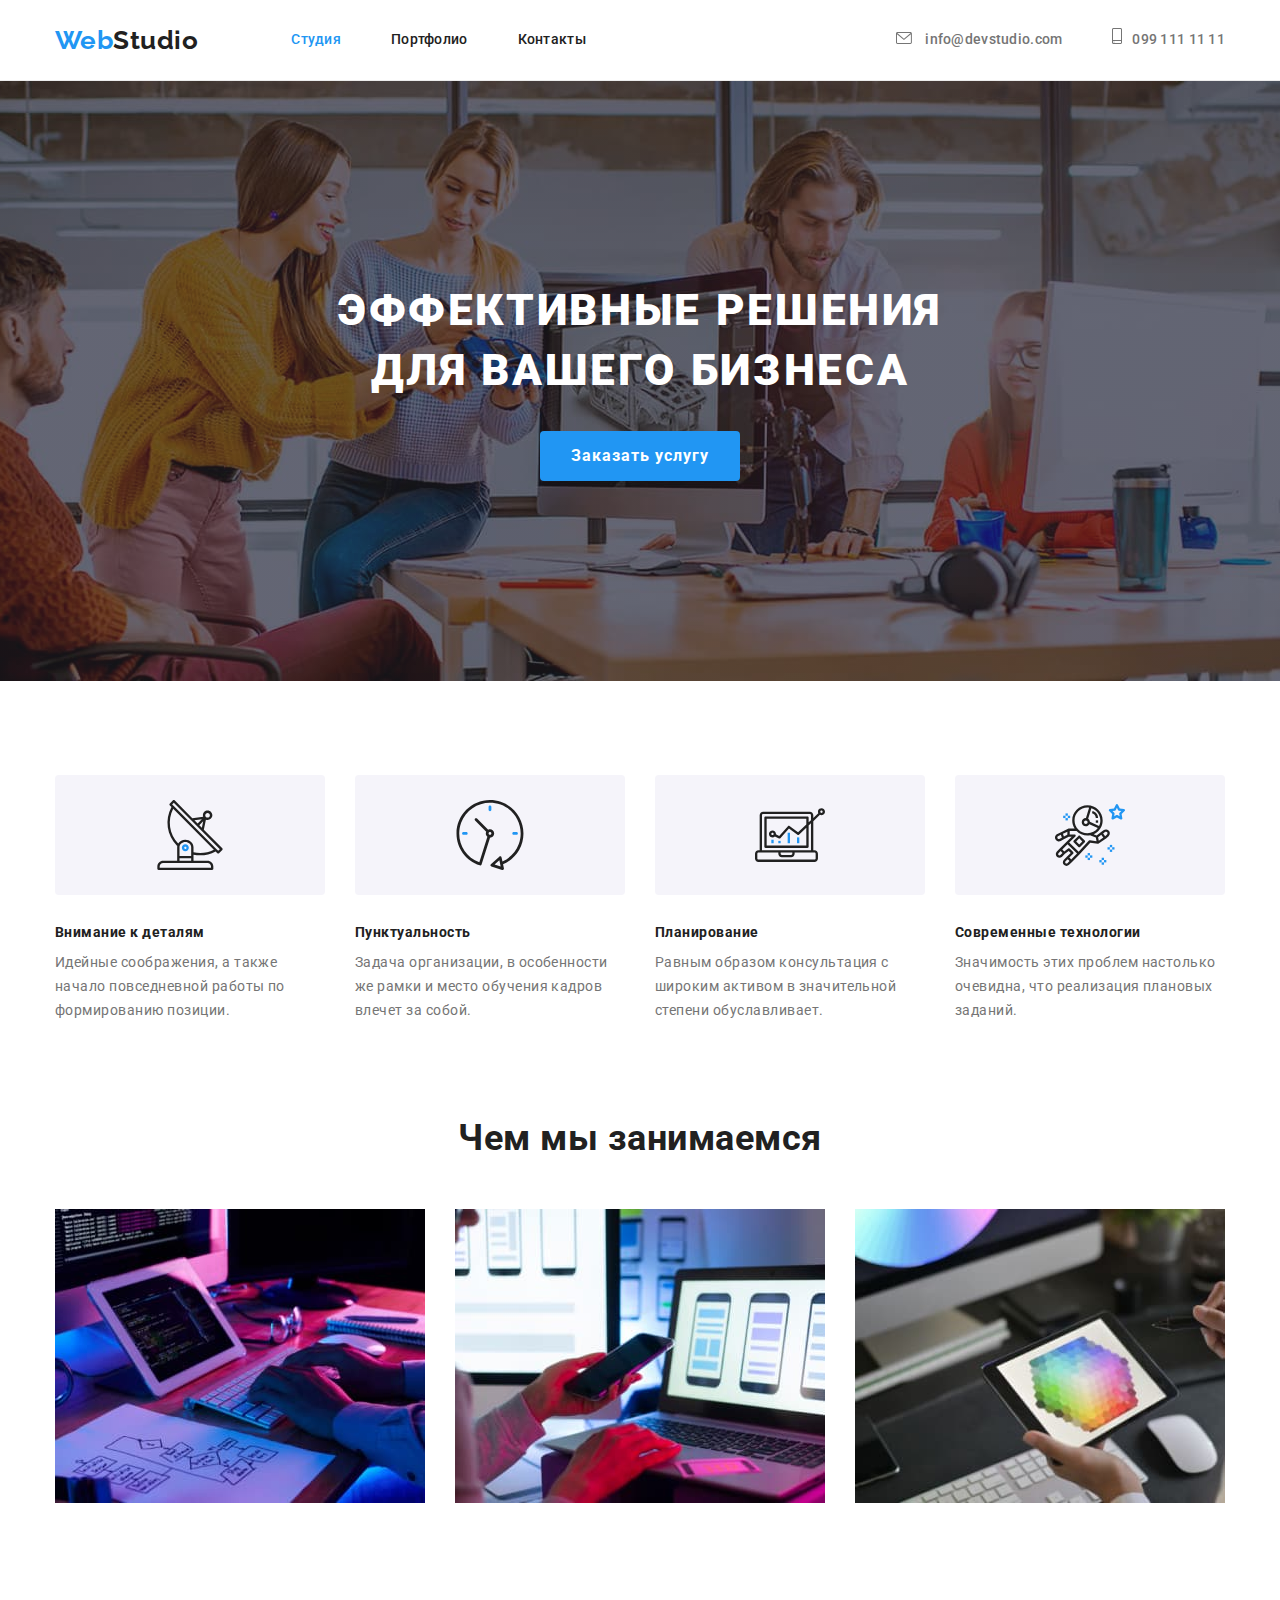
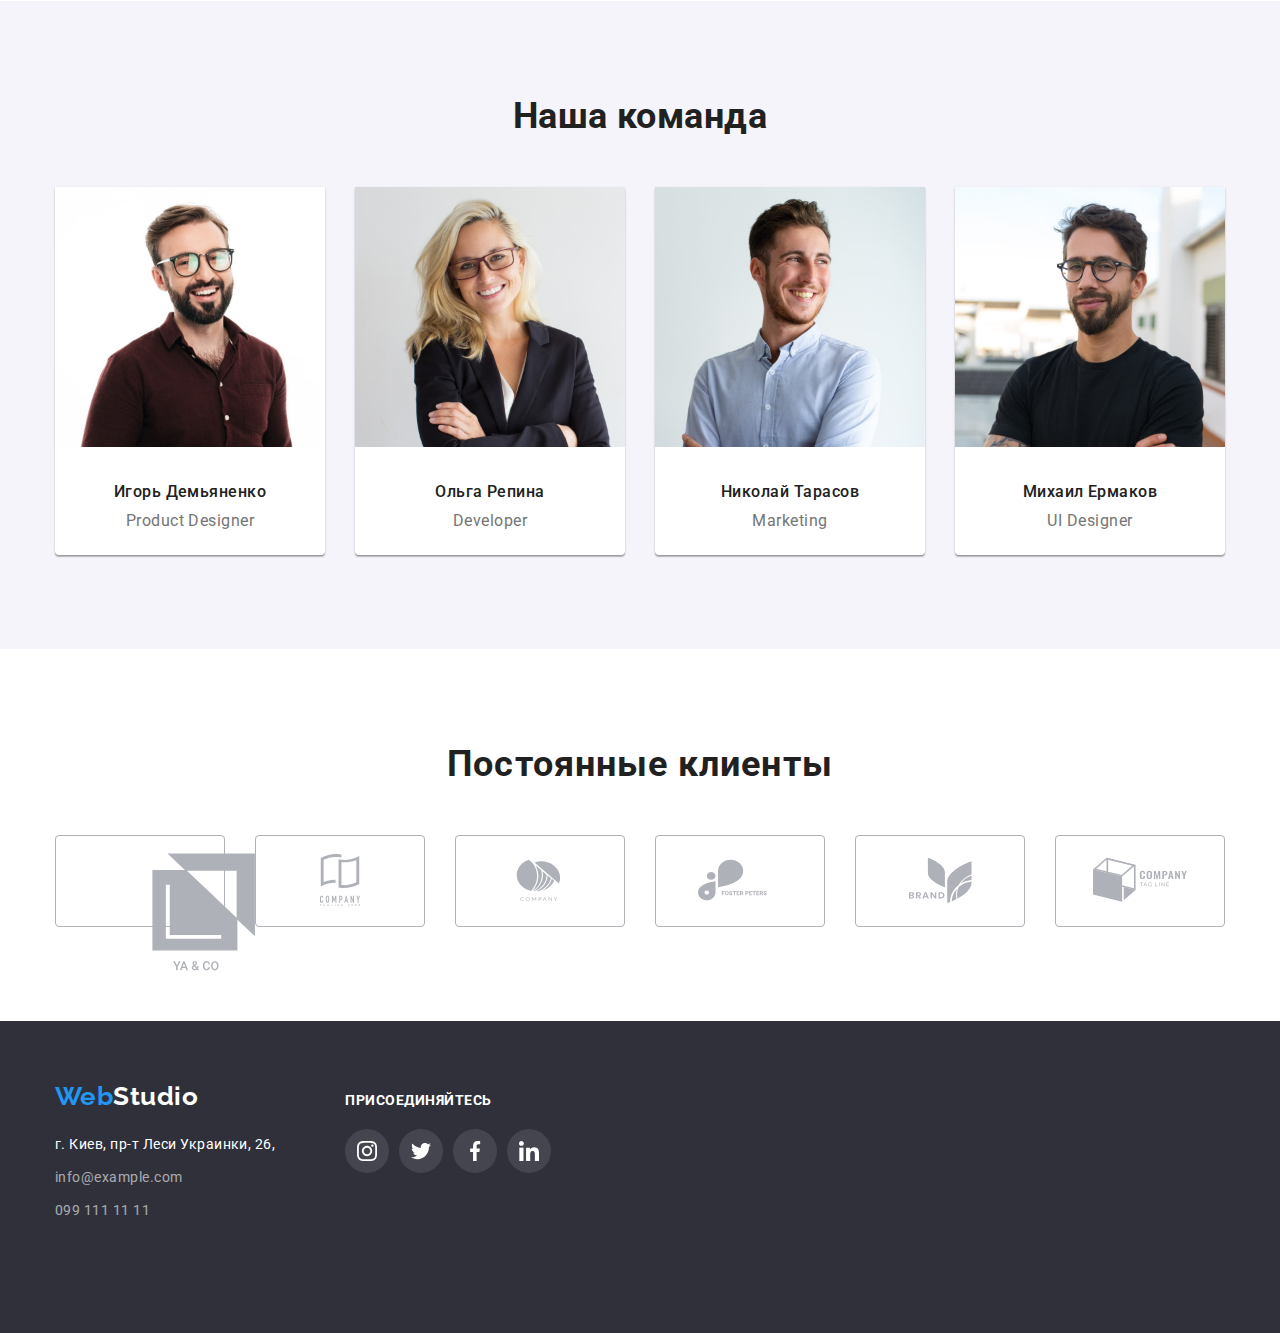
==== index.html @ f59108b1 "hw04" ====
<!DOCTYPE html>
<html lang="ru">
  <head class="haeder">
    <meta charset="UTF-8" />
    <meta name="viewport" content="width=device-width, initial-scale=1.0" />
    <title>WebStudio</title>
    <link rel="preconnect" href="https://fonts.googleapis.com" />
    <link rel="preconnect" href="https://fonts.gstatic.com" crossorigin />
    <link
      href="https://fonts.googleapis.com/css2?family=Raleway:wght@700&family=Roboto:wght@400;500;700;900&display=swap"
      rel="stylesheet"
    />
    <link
      rel="stylesheet"
      href="https://cdnjs.cloudflare.com/ajax/libs/modern-normalize/1.1.0/modern-normalize.min.css"
    />
    <link rel="stylesheet" href="./css/styles.css" />
  </head>
  <body>
    <header class="top">
      <div class="container">
        <nav class="proto">
          <a class="logo" href="./index.html"><span class="web-logo">Web</span>Studio</a>
          <ul class="site-nav">
            <li class="item"><a class="link current" href="./index.html"> Студия</a></li>
            <li class="item"><a class="link" href="./portfolio.html"> Портфолио</a></li>
            <li class="item"><a class="link" href=""> Контакты</a></li>
          </ul>
          <ul class="auth-nav">
            <li class="item">
              <a class="link" href="mailto:info&#64;devstudio.com">
                <svg class="mail" width="16" height="12">
                  <use href="./images/sprite.svg#icon-iconmail"></use>
                </svg>
                info&#64;devstudio.com</a
              >
            </li>
            <li class="item">
              <a class="link" href="tel:0991111111"
                ><svg class="tel" width="10" height="16">
                  <use href="./images/sprite.svg#icon-smartphone"></use>
                </svg>099 111 11 11</a
              >
            </li>
          </ul>
        </nav>
      </div>
    </header>
    <main>
      <div>
        <section class="hero">
          <h1 class="hero-title">
            эффективные решения <br />
            для вашего бизнеса
          </h1>
          <button class="hero-button" type="button">Заказать услугу</button>
        </section>
      </div>
      <section class="section no-padding">
        <div class="container">
          <h2 class="section-title hide">особенности</h2>
          <!--H2 Скрыть при помощи CSS-->
          <ul class="hang-list">
            <li class="item icon-radar">
              <h3 class="title">Внимание к деталям</h3>
              <p class="text">
                Идейные соображения, а также начало повседневной работы по формированию позиции.
              </p>
            </li>
            <li class="item icon-clock">
              <h3 class="title">Пунктуальность</h3>
              <p class="text">
                Задача организации, в особенности же рамки и место обучения кадров влечет за собой.
              </p>
            </li>
            <li class="item icon-diagram">
              <h3 class="title">Планирование</h3>
              <p class="text">
                Равным образом консультация с широким активом в значительной степени обуславливает.
              </p>
            </li>
            <li class="item icon-austronaut">
              <h3 class="title">Современные технологии</h3>
              <p class="text">
                Значимость этих проблем настолько очевидна, что реализация плановых заданий.
              </p>
            </li>
          </ul>
        </div>
      </section>
      <section class="section">
        <div class="container">
          <h2 class="section-title">Чем мы занимаемся</h2>
          <ul class="wwd-list">
            <li class="item">
              <img
                src="./images/example1.jpg"
                alt="работа на компьютере"
                width="370"
                height="294"
              />
            </li>
            <li class="item">
              <img
                src="./images/example2.jpg"
                alt="работа c мобильными устройствами"
                width="370"
                height="294"
              />
            </li>
            <li class="item">
              <img src="./images/example3.jpg" alt="работа с палитрой" width="370" height="294" />
            </li>
          </ul>
        </div>
      </section>
      <section class="section our-team">
        <div class="container">
          <h2 class="section-title">Наша команда</h2>
          <ul class="team-list">
            <li class="person">
              <figure>
                <img
                  class="foto"
                  src="./images/igor.jpg"
                  alt="Игорь Демьяненко"
                  width="270"
                  height="260"
                />
                <figcaption>
                  <h3 class="title">Игорь Демьяненко</h3>
                  <p class="position">Product Designer</p>
                </figcaption>
              </figure>
            </li>

            <li class="person">
              <figure>
                <img
                  class="foto"
                  src="./images/olga.jpg"
                  alt="Ольга Репина"
                  width="270"
                  height="260"
                />
                <figcaption>
                  <h3 class="title">Ольга Репина</h3>
                  <p class="position">Developer</p>
                </figcaption>
              </figure>
            </li>

            <li class="person">
              <figure>
                <img
                  class="foto"
                  src="./images/nikolay.jpg"
                  alt="Николай Тарасов"
                  width="270"
                  height="260"
                />
                <figcaption>
                  <h3 class="title">Николай Тарасов</h3>
                  <p class="position">Marketing</p>
                </figcaption>
              </figure>
            </li>

            <li class="person">
              <figure>
                <img
                  class="foto"
                  src="./images/michail.jpg"
                  alt="Михаил Ермаков"
                  width="270"
                  height="260"
                />
                <figcaption>
                  <h3 class="title">Михаил Ермаков</h3>
                  <p class="position">UI Designer</p>
                </figcaption>
              </figure>
            </li>
          </ul>
        </div>
      </section>
      <section class="section">
        <div class="container">
          <h2 class="top-clients">Постоянные клиенты</h2>
          <ul class="clients">
            <li class="item">
              <a href="">
                <svg>
                  <use href="./images/sprite.svg#icon-yaco"></use>
                </svg>
              </a>
            </li>
            <li class="item company"><a href=""> </a></li>
            <li class="item third"><a href=""> </a></li>
            <li class="item foster"><a href=""> </a></li>
            <li class="item brand"><a href=""> </a></li>
            <li class="item tag"><a href=""> </a></li>
          </ul>
        </div>
      </section>
    </main>
    <footer class="footer">
      <div class="container">
        <div class="logobox">
          <a class="logo" href="./index.html"><span class="web-logo">Web</span>Studio</a>

          <address>
            <ul class="footer-list">
              <li class="item">г. Киев, пр-т Леси Украинки, 26,</li>
              <li class="item">
                <a class="link" href="mailto:info&#64;example.com">info&#64;example.com</a>
              </li>
              <li class="item"><a class="link" href="tel:0991111111">099 111 11 11</a></li>
            </ul>
          </address>
        </div>
        <div class="joinus">
          <p>ПРИСОЕДИНЯЙТЕСЬ</p>
          <ul class="list">
            <li class="soclink instagram"><a href="instagram.com"></a></li>
            <li class="soclink twitter"><a href="twitter.com"></a></li>
            <li class="soclink facebook"><a href="facebook.com"></a></li>
            <li class="soclink linkedin"><a href="linkedIn.com"></a></li>
          </ul>
        </div>
      </div>
    </footer>
  </body>
</html>
---- css/styles.css ----
:root {
    --primary-text-color: #757575;
    --secondary-text-color: #212121;
    --accent-color: #2196F3;
    --primary-white-color: #ffffff;
    --footer-text-color: rgba(255, 255, 255, 0.6);
    --footer-bkg-color: #2F303A;
}

body {
    color: var(--primary-text-color);
    background-color: var(--primary-white-color);
    font-family: roboto, sans-serif;
    letter-spacing: 0.03em;
    text-decoration: none;
}
ul {
    list-style: none;
    padding: 0;
    margin: 0;
}

.section {
    padding-top: 94px;
    padding-bottom: 94px;
}

.section.no-padding {
    padding-bottom: 0;
}

.link {
    text-decoration: inherit;
}

.list {
    padding: 0;
}
/* Header */

.container {
    margin-left: auto;
    margin-right: auto;
    width: 1200px;
    padding: 0 15px;
       
}
.proto {
    display: flex;
    align-items: center;
}

.proto .link {
    display: block;
    padding-top: 32px;
    padding-bottom: 32px;
}

.top {
    border-bottom: 1px solid #ECECEC;
}

.logo{
    color: var(--secondary-text-color);
    font-family: raleway, sans-serif;
    font-weight: 700;
    font-size: 26px;
    line-height: 1.19;
    text-decoration: inherit;
}
.web-logo {
    color: var(--accent-color)
}

.site-nav {
    margin-left: 93px;
}

.site-nav, .auth-nav {
    margin-top: 0;
    margin-bottom: 0;
    padding: 0;
    font-weight: 500;
    font-size: 14px;
    line-height: 1.14;
    letter-spacing: 0.02em;
    display: flex;
    
}
.site-nav .item:not(:last-child),
.auth-nav .item:not(:last-child)  {
    margin-right: 50px;
}
.site-nav .link.current {
    color: var(--accent-color);
}
.site-nav .link {
    color: var(--secondary-text-color);
    font-weight: 500;
    font-size: 14px;
    line-height: 1.14;
    letter-spacing: 0.02em;
    
}
.site-nav .link:hover, 
.site-nav .link:focus {
color: var(--accent-color)
}

.auth-nav {
    margin-left: auto;
    
}

.auth-nav .link {
    color: var(--primary-text-color);
    font-weight: 500;
    font-size: 14px;
    line-height: 1.14;
    letter-spacing: 0.02em;
    
}
.auth-nav .link:hover,
.auth-nav .link:focus 
{
    color: var(--accent-color)
}

.mail {
    margin-right: 10px;
    fill: var(--primary-text-color); 
    margin-top: -2px;
}

.mail:hover,
.mail:active {
    fill: var(--accent-color);
}

.tel {
    margin-right: 10px;
    fill: var(--primary-text-color);
    margin-top: -10px;
}

.tel:hover,
.tel:active {
    fill: var(--accent-color);
}

/*.auth-nav .link::before {
    content: "";
    display: inline-flex;
    height: 12px;
    width: 16px;
    background-image: url("../images/iconmail.svg");
    background-size: contain;
    background-repeat: no-repeat;
    margin-top: 34px;
    margin-bottom: 34px;
    margin-right: 10px;
} */

.hero {
    background: #C4C4C4;
    background-image: linear-gradient( to right, rgba(47, 48, 58, 0.4), rgba(47, 48, 58, 0.4)),
     url(../images/mainfoto.jpg);
    background-size: cover;
    background-position: center;
    max-width: 1600px;
    height: 600px;
    
   color: #FFFFFF;
    text-align: center;
     margin-left: auto;
    margin-right: auto;
}

.hero-title  {
    
    font-weight: 900;
    font-size: 44px;
    line-height: 1.36;
    text-align: center;
    letter-spacing: 0.06em;
    text-transform: uppercase;

    margin-bottom: 30px;
    margin-top: 0;
padding-top: 200px;
}

.hero-button  {
    width: 200px;
    height: 50px;
font-weight: 700;
font-size: 16px;
line-height: 1.88;
text-align: center;
letter-spacing: 0.06em;
color: var(--primary-white-color);
background-color: var(--accent-color);
margin-bottom: 200px;;

}
.section-title {
    color: var(--secondary-text-color);
    margin: 0;
}


.hang-list{
    display: flex;
    flex-wrap: wrap;
    margin: 0;
}
.hang-list .item {
    width: 270px;
}
.hang-list .item:not(:last-child) {
    margin-right: 30px;
}
.hang-list .item::before {
    display: block;
    content: "";
    height: 120px;
    margin-bottom: 30px;
    background-repeat: no-repeat;
    background-position: center;
    background-color: #F5F4FA;
    border-radius: 4px;
}

.icon-radar::before {
    background-image: url(../images/icon-radar.svg);
   
}

.icon-clock::before {
    background-image: url(../images/icon-clock.svg);
}

.icon-diagram::before {
    background-image: url(../images/icon-diagram.svg);
}

.icon-austronaut::before {
    background-image: url(../images/icon-astronaut.svg);
}

.hang-list .title {
    color: var(--secondary-text-color);
    font-weight: 700;
    font-size: 14px;
    line-height: 1.14;
    margin: 0;
   
    padding-bottom: 10px;
}

.hang-list .text {
    font-size: 14px;
    line-height: 1.71;
    margin: 0;
    
}

.wwd-list .item:not(:last-child) {
    margin-right: 30px;}

.wwd-list {
    display: flex;
    flex-wrap: wrap;
   /* padding-bottom: 94px; */
    margin: 0;
    
}




.section-title {
    font-weight: 700;
    font-size: 36px;
    line-height: 1.17;
    text-align: center;
    padding-bottom: 50px;
    /* padding-top: 94px; */
    margin: 0;
}

.our-team {
    background-color: #F5F4FA;
}
.team-list {
    display: flex;
   /* padding-bottom: 94px; */
}
.team-list .title {
    color: var(--secondary-text-color);
    font-weight: 500;
    font-size: 16px;
    line-height: 1.19;
    padding-bottom: 10px;
    margin: 0;
}

.team-list .position {
    font-size: 16px;
    line-height: 1.19;
    padding-bottom: 30px;
    margin: 0;
}

.team-list .foto {
    margin-bottom: 30px;
    border-radius: 0px;
}

.person  {
    width: 270px;
    height: 368px;
    background: #FFFFFF;    
    box-shadow: 0px 1px 3px rgba(0, 0, 0, 0.12),
    0px 1px 1px rgba(0, 0, 0, 0.14),
    0px 2px 1px rgba(0, 0, 0, 0.2);
    border-radius: 0px 0px 4px 4px;
    text-align: center;
}

    
.team-list .person  {
    margin: 0;
}
.team-list .person:not(:last-child) {
    margin-right: 30px;
}
.top-clients {
    padding-bottom: 50px;
    margin: 0;
    font-weight: 700;
    font-size: 36px;
    line-height: 1.17;
text-align: center;
letter-spacing: 0.03em;
color: var(--secondary-text-color);
}

.clients {
    display: flex;
    flex-wrap: wrap;
    margin: 0;

}

.clients .item {
    display: inline-block;
    width: 170px;
    height: 92px;
    border: 1px solid #AFB1B8;
    box-sizing: border-box;
    border-radius: 4px;
    background-repeat: no-repeat;
    background-position: center;
}

.clients .item:not(:last-child) {
    margin-right: 30px;
}

.yaco {
    background-image: url(../images/icon-yaco.svg);
} 

.company {
    background-image: url(../images/icon-company.svg);
}
.third {
    background-image: url(../images/icon-third.svg);
}

.foster {
    background-image: url(../images/icon-foster.svg);
}
.brand {
    background-image: url(../images/icon-brand.svg);
}

.tag {
    background-image: url(../images/icon-tag.svg);
} 

.footer {
    color: var(--primary-white-color);
    background-color: var(--footer-bkg-color);
    font-size: 14px;
    line-height: 1.71;
    display: block;
}
.footer-list {
    
    margin: 0;
    margin-top: 20px;
    display: block;
}

.logobox {
   padding-top: 60px;
    margin-right: 70px;
     
}



.footer .link {
    color: var(--footer-text-color)
}
.footer .logo {
    color: var(--primary-white-color);
    
}
.footer .link:hover,
.footer .link:focus {
    color: var(--accent-color)
}

.footer-list .item:not(:last-child) {
    padding-bottom: 9px;
}

.footer .container {
    padding-bottom: 60px;
    display: flex;
}

.joinus {
    margin-top: 72px;
    margin-bottom: 100px;
}

.joinus p {
    margin: 0;
    margin-bottom: 20px;
    font-weight: 700;
    font-size: 14px;
    line-height: 1.14;
}

.joinus .list {
    display: flex;
}

.soclink {
    display: inline-block;
    height: 44px;
    width: 44px;
    background-size: 20px;
    background-repeat: no-repeat;
    background-position: center;
    border-radius: 50%;
    background-color:  rgba(255, 255, 255, 0.1);
}

.soclink:not(:last-child) {
    margin-right: 10px;
}


.instagram {
    background-image: url(../images/instagram.svg);
    
}

.twitter {
    background-image: url(../images/twitter.svg);
}
.facebook {
    background-image: url(../images/facebook.svg);
}
.linkedin {
    background-image: url(../images/linkedin.svg);
}
/*Портфолио*/

.filter {
    color: --secondary-text-color;
    font-weight: 500;
    font-size: 16px;
    line-height: 1.62;
    text-align: center;
}
button {
    font-weight: 500;
    font-size: 16px;
    line-height: 1.62;
    text-align: center;
    letter-spacing: 0.03em;
    color: var(--secondary-text-color);
    cursor: pointer;
    background-color: #F5F4FA;
    padding: 6px 22px;
    border-radius: 4px;
    border: transparent;
    height: 38px;
}
button:hover,
button:focus {
    background: var(--accent-color);
    color: var(--primary-white-color)
}

.sort-list {
display: flex;
flex-wrap: wrap;
/*padding-bottom: 94px; */
}

.sort-list .title {
    font-weight: 700;
    font-size: 18px;
    line-height: 2;
    letter-spacing: 0.06em;
    color: var(--secondary-text-color);
}

.sort-list .sort {
    font-size: 16px;
    line-height: 1.86;
}

.container .sorting {
    margin-bottom: 50px;
}



.hide {
    display: none;
    background-color: tomato;
}
/* display:none временный костыль */

.sorting {
    display: flex;
    align-items: flex-end;
    justify-content: center;
   /* margin-top: 94px; */
    margin-bottom: 50px;
}

.sort-butt:not(:last-child) {
    padding-right: 8px;
}
.cards {
    width: 370px;
    height: 404px;
    margin-right: 30px;
    margin-bottom: 30px;
    background: #FFFFFF;
    box-sizing: border-box;
}

.cards:nth-child(3n) {
    margin-right: 0;
}

.cards:nth-last-child(-n +3) {
    margin-bottom: 0;
}

.sort-list p, figure, h3 {
    margin: 0;
}

.cards .foto {
    margin-bottom: -4px;
}

.cards .title {
    padding-top: 20px;
    margin-bottom: 4px;
    padding-left: 24px;
}

.cards .sort {
    margin-bottom: 20px;
    padding-left: 24px;
}

.borders {
    
border: 1px solid #eeeeee;;
border-top-width: 0;
  
}
address {
    font-style: normal;
}


/* coment */
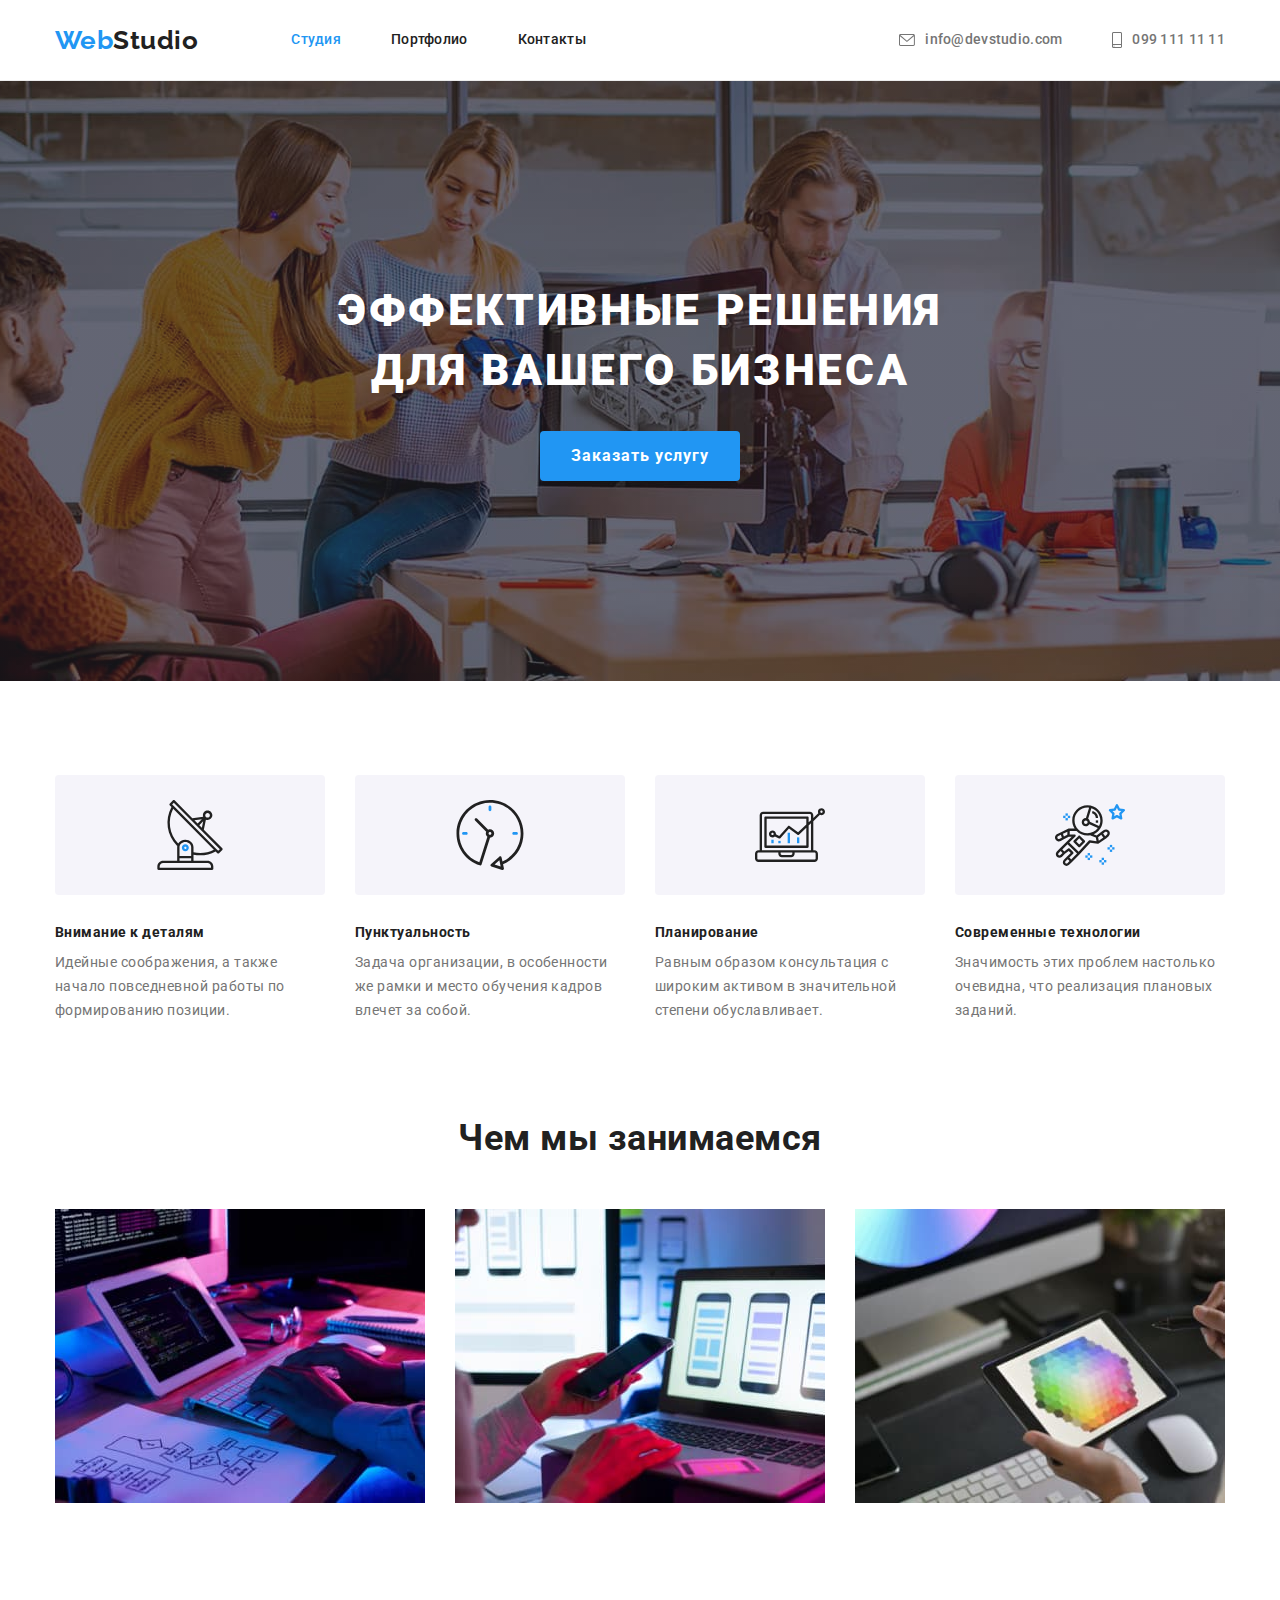
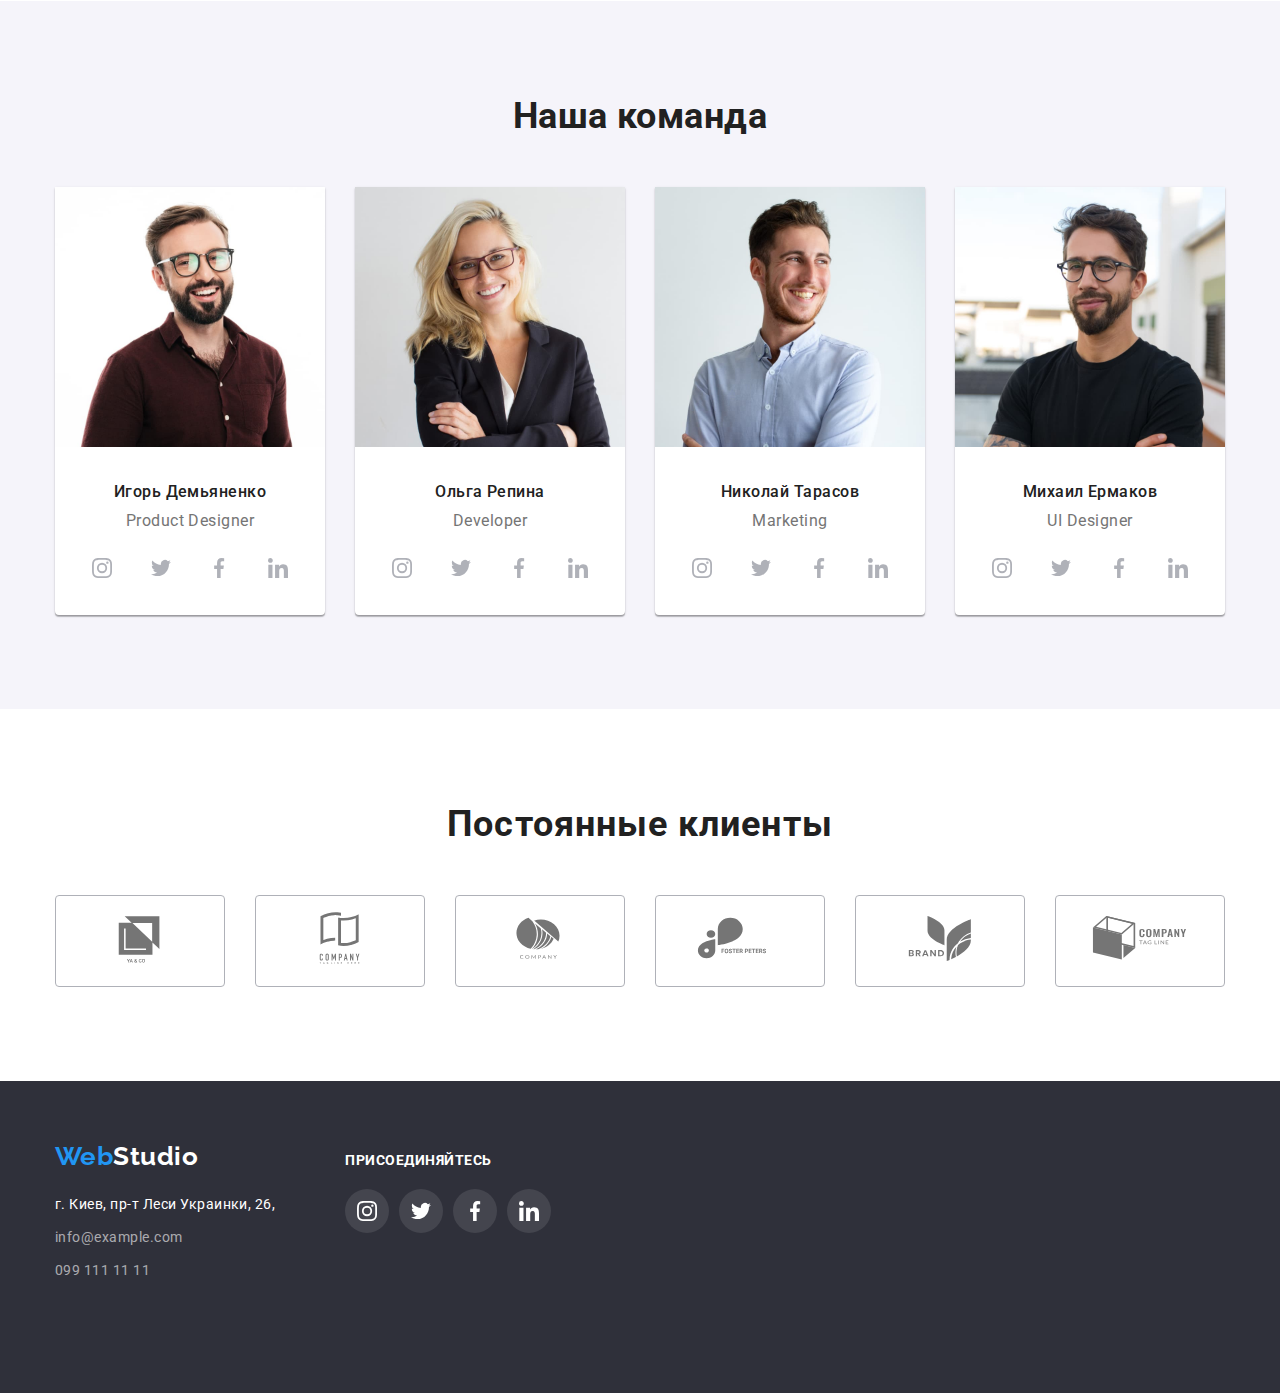
==== commit 56b3238c: "HomeWork04repaired" ====
--- a/index.html
+++ b/index.html
@@ -38,8 +38,8 @@
             <li class="item">
               <a class="link" href="tel:0991111111"
                 ><svg class="tel" width="10" height="16">
-                  <use href="./images/sprite.svg#icon-smartphone"></use>
-                </svg>099 111 11 11</a
+                  <use href="./images/sprite.svg#icon-smartphone"></use></svg
+                >099 111 11 11</a
               >
             </li>
           </ul>
@@ -130,6 +130,33 @@
                 <figcaption>
                   <h3 class="title">Игорь Демьяненко</h3>
                   <p class="position">Product Designer</p>
+                  <ul class="list">
+                    <li class="soclink">
+                      <a href="https://www.instagram.com/">
+                        <svg width="20" height="20">
+                          <use href="./images/sprite.svg#icon-instagram"></use>
+                        </svg>
+                      </a>
+                    </li>
+                    <li class="soclink">
+                      <a href="https://www.twitter.com"
+                        ><svg width="20" height="20">
+                          <use href="./images/sprite.svg#icon-twitter"></use></svg
+                      ></a>
+                    </li>
+                    <li class="soclink">
+                      <a href="https://www.facebook.com"
+                        ><svg width="20" height="20">
+                          <use href="./images/sprite.svg#icon-facebook"></use></svg
+                      ></a>
+                    </li>
+                    <li class="soclink">
+                      <a href="https://www.linkedIn.com"
+                        ><svg width="20" height="20">
+                          <use href="./images/sprite.svg#icon-linkedin"></use></svg
+                      ></a>
+                    </li>
+                  </ul>
                 </figcaption>
               </figure>
             </li>
@@ -146,6 +173,33 @@
                 <figcaption>
                   <h3 class="title">Ольга Репина</h3>
                   <p class="position">Developer</p>
+                  <ul class="list">
+                    <li class="soclink">
+                      <a href="https://www.instagram.com/">
+                        <svg width="20" height="20">
+                          <use href="./images/sprite.svg#icon-instagram"></use>
+                        </svg>
+                      </a>
+                    </li>
+                    <li class="soclink">
+                      <a href="https://www.twitter.com"
+                        ><svg width="20" height="20">
+                          <use href="./images/sprite.svg#icon-twitter"></use></svg
+                      ></a>
+                    </li>
+                    <li class="soclink">
+                      <a href="https://www.facebook.com"
+                        ><svg width="20" height="20">
+                          <use href="./images/sprite.svg#icon-facebook"></use></svg
+                      ></a>
+                    </li>
+                    <li class="soclink">
+                      <a href="https://www.linkedIn.com"
+                        ><svg width="20" height="20">
+                          <use href="./images/sprite.svg#icon-linkedin"></use></svg
+                      ></a>
+                    </li>
+                  </ul>
                 </figcaption>
               </figure>
             </li>
@@ -162,6 +216,33 @@
                 <figcaption>
                   <h3 class="title">Николай Тарасов</h3>
                   <p class="position">Marketing</p>
+                  <ul class="list">
+                    <li class="soclink">
+                      <a href="https://www.instagram.com/">
+                        <svg width="20" height="20">
+                          <use href="./images/sprite.svg#icon-instagram"></use>
+                        </svg>
+                      </a>
+                    </li>
+                    <li class="soclink">
+                      <a href="https://www.twitter.com"
+                        ><svg width="20" height="20">
+                          <use href="./images/sprite.svg#icon-twitter"></use></svg
+                      ></a>
+                    </li>
+                    <li class="soclink">
+                      <a href="https://www.facebook.com"
+                        ><svg width="20" height="20">
+                          <use href="./images/sprite.svg#icon-facebook"></use></svg
+                      ></a>
+                    </li>
+                    <li class="soclink">
+                      <a href="https://www.linkedIn.com"
+                        ><svg width="20" height="20">
+                          <use href="./images/sprite.svg#icon-linkedin"></use></svg
+                      ></a>
+                    </li>
+                  </ul>
                 </figcaption>
               </figure>
             </li>
@@ -178,6 +259,33 @@
                 <figcaption>
                   <h3 class="title">Михаил Ермаков</h3>
                   <p class="position">UI Designer</p>
+                  <ul class="list">
+                    <li class="soclink">
+                      <a href="https://www.instagram.com/">
+                        <svg width="20" height="20">
+                          <use href="./images/sprite.svg#icon-instagram"></use>
+                        </svg>
+                      </a>
+                    </li>
+                    <li class="soclink">
+                      <a href="https://www.twitter.com"
+                        ><svg width="20" height="20">
+                          <use href="./images/sprite.svg#icon-twitter"></use></svg
+                      ></a>
+                    </li>
+                    <li class="soclink">
+                      <a href="https://www.facebook.com"
+                        ><svg width="20" height="20">
+                          <use href="./images/sprite.svg#icon-facebook"></use></svg
+                      ></a>
+                    </li>
+                    <li class="soclink">
+                      <a href="https://www.linkedIn.com"
+                        ><svg width="20" height="20">
+                          <use href="./images/sprite.svg#icon-linkedin"></use></svg
+                      ></a>
+                    </li>
+                  </ul>
                 </figcaption>
               </figure>
             </li>
@@ -190,16 +298,46 @@
           <ul class="clients">
             <li class="item">
               <a href="">
-                <svg>
+                <svg class="clients-logo">
                   <use href="./images/sprite.svg#icon-yaco"></use>
                 </svg>
               </a>
             </li>
-            <li class="item company"><a href=""> </a></li>
-            <li class="item third"><a href=""> </a></li>
-            <li class="item foster"><a href=""> </a></li>
-            <li class="item brand"><a href=""> </a></li>
-            <li class="item tag"><a href=""> </a></li>
+            <li class="item">
+              <a href=""
+                ><svg class="clients-logo">
+                  <use href="./images/sprite.svg#icon-company"></use>
+                </svg>
+              </a>
+            </li>
+            <li class="item">
+              <a href=""
+                ><svg class="clients-logo">
+                  <use href="./images/sprite.svg#icon-third"></use>
+                </svg>
+              </a>
+            </li>
+            <li class="item">
+              <a href=""
+                ><svg class="clients-logo">
+                  <use href="./images/sprite.svg#icon-foster"></use>
+                </svg>
+              </a>
+            </li>
+            <li class="item">
+              <a href=""
+                ><svg class="clients-logo">
+                  <use href="./images/sprite.svg#icon-brand"></use>
+                </svg>
+              </a>
+            </li>
+            <li class="item">
+              <a href=""
+                ><svg class="clients-logo">
+                  <use href="./images/sprite.svg#icon-tag"></use>
+                </svg>
+              </a>
+            </li>
           </ul>
         </div>
       </section>
@@ -222,10 +360,31 @@
         <div class="joinus">
           <p>ПРИСОЕДИНЯЙТЕСЬ</p>
           <ul class="list">
-            <li class="soclink instagram"><a href="instagram.com"></a></li>
-            <li class="soclink twitter"><a href="twitter.com"></a></li>
-            <li class="soclink facebook"><a href="facebook.com"></a></li>
-            <li class="soclink linkedin"><a href="linkedIn.com"></a></li>
+            <li class="soclink">
+              <a href="https://www.instagram.com/">
+                <svg width="20" height="20">
+                  <use href="./images/sprite.svg#icon-instagram"></use>
+                </svg>
+              </a>
+            </li>
+            <li class="soclink">
+              <a href="https://www.twitter.com"
+                ><svg width="20" height="20">
+                  <use href="./images/sprite.svg#icon-twitter"></use></svg
+              ></a>
+            </li>
+            <li class="soclink">
+              <a href="https://www.facebook.com"
+                ><svg width="20" height="20">
+                  <use href="./images/sprite.svg#icon-facebook"></use></svg
+              ></a>
+            </li>
+            <li class="soclink">
+              <a href="https://www.linkedIn.com"
+                ><svg width="20" height="20">
+                  <use href="./images/sprite.svg#icon-linkedin"></use></svg
+              ></a>
+            </li>
           </ul>
         </div>
       </div>
--- a/css/styles.css
+++ b/css/styles.css
@@ -118,6 +118,8 @@
     font-size: 14px;
     line-height: 1.14;
     letter-spacing: 0.02em;
+    display: flex;
+    align-items: center;
     
 }
 .auth-nav .link:hover,
@@ -128,38 +130,18 @@
 
 .mail {
     margin-right: 10px;
-    fill: var(--primary-text-color); 
-    margin-top: -2px;
-}
-
-.mail:hover,
-.mail:active {
-    fill: var(--accent-color);
-}
+    fill: currentColor; 
+    vertical-align: middle;
+}
+
 
 .tel {
     margin-right: 10px;
-    fill: var(--primary-text-color);
-    margin-top: -10px;
-}
-
-.tel:hover,
-.tel:active {
-    fill: var(--accent-color);
-}
-
-/*.auth-nav .link::before {
-    content: "";
-    display: inline-flex;
-    height: 12px;
-    width: 16px;
-    background-image: url("../images/iconmail.svg");
-    background-size: contain;
-    background-repeat: no-repeat;
-    margin-top: 34px;
-    margin-bottom: 34px;
-    margin-right: 10px;
-} */
+    fill: currentColor;
+    
+    vertical-align: bottom;
+}
+
 
 .hero {
     background: #C4C4C4;
@@ -308,7 +290,7 @@
 .team-list .position {
     font-size: 16px;
     line-height: 1.19;
-    padding-bottom: 30px;
+    padding-bottom: 16px;
     margin: 0;
 }
 
@@ -319,7 +301,7 @@
 
 .person  {
     width: 270px;
-    height: 368px;
+    height: 428px;
     background: #FFFFFF;    
     box-shadow: 0px 1px 3px rgba(0, 0, 0, 0.12),
     0px 1px 1px rgba(0, 0, 0, 0.14),
@@ -328,6 +310,17 @@
     text-align: center;
 }
 
+.person .soclink {
+    display: inline-flex;
+    fill: #AFB1B8;
+    margin-bottom: 30px;
+    
+}
+
+.person .soclink:hover,
+.person .soclink:focus 
+ { fill: var(--primary-white-color);
+}
     
 .team-list .person  {
     margin: 0;
@@ -354,7 +347,10 @@
 }
 
 .clients .item {
-    display: inline-block;
+    display: flex;
+    justify-content: center;
+    align-items: center;
+    cursor: pointer;
     width: 170px;
     height: 92px;
     border: 1px solid #AFB1B8;
@@ -362,33 +358,38 @@
     border-radius: 4px;
     background-repeat: no-repeat;
     background-position: center;
+    
+}
+
+.clients .item a {
+    color: inherit;
+}
+
+.clients-logo {
+    
+
+    width: 106px;
+    height: 60px;
+    fill: currentColor;
+    /*fill: #AFB1B8;*/
+}
+.clients-logo:hover,
+.clients-logo:focus {
+    fill: var(--accent-color);
+}
+
+
+.clients .item:hover,
+.clients .item:focus {
+    border: 1px solid var(--accent-color);
+
 }
 
 .clients .item:not(:last-child) {
     margin-right: 30px;
 }
 
-.yaco {
-    background-image: url(../images/icon-yaco.svg);
-} 
-
-.company {
-    background-image: url(../images/icon-company.svg);
-}
-.third {
-    background-image: url(../images/icon-third.svg);
-}
-
-.foster {
-    background-image: url(../images/icon-foster.svg);
-}
-.brand {
-    background-image: url(../images/icon-brand.svg);
-}
-
-.tag {
-    background-image: url(../images/icon-tag.svg);
-} 
+
 
 .footer {
     color: var(--primary-white-color);
@@ -450,15 +451,24 @@
     display: flex;
 }
 
+.soclink a {
+    display: flex;
+}
+
 .soclink {
-    display: inline-block;
+    display: flex;
+    cursor: pointer;
+    justify-content: center;
+    align-items: center;
     height: 44px;
     width: 44px;
-    background-size: 20px;
-    background-repeat: no-repeat;
-    background-position: center;
     border-radius: 50%;
     background-color:  rgba(255, 255, 255, 0.1);
+    fill: var(--primary-white-color);
+}
+.soclink:hover,
+.soclink:focus {
+    background-color: var(--accent-color);
 }
 
 .soclink:not(:last-child) {
@@ -466,20 +476,6 @@
 }
 
 
-.instagram {
-    background-image: url(../images/instagram.svg);
-    
-}
-
-.twitter {
-    background-image: url(../images/twitter.svg);
-}
-.facebook {
-    background-image: url(../images/facebook.svg);
-}
-.linkedin {
-    background-image: url(../images/linkedin.svg);
-}
 /*Портфолио*/
 
 .filter {
@@ -506,7 +502,10 @@
 button:hover,
 button:focus {
     background: var(--accent-color);
-    color: var(--primary-white-color)
+    color: var(--primary-white-color);
+    box-shadow: 0px 3px 1px rgba(0, 0, 0, 0.1),
+    0px 1px 2px rgba(0, 0, 0, 0.08),
+    0px 2px 2px rgba(0, 0, 0, 0.12);
 }
 
 .sort-list {
@@ -568,6 +567,13 @@
     margin-bottom: 0;
 }
 
+.cards:hover,
+.cards:focus {
+    box-shadow: 0px 1px 1px rgba(0, 0, 0, 0.12),
+    0px 4px 4px rgba(0, 0, 0, 0.06),
+    1px 4px 6px rgba(0, 0, 0, 0.16);
+}
+
 .sort-list p, figure, h3 {
     margin: 0;
 }
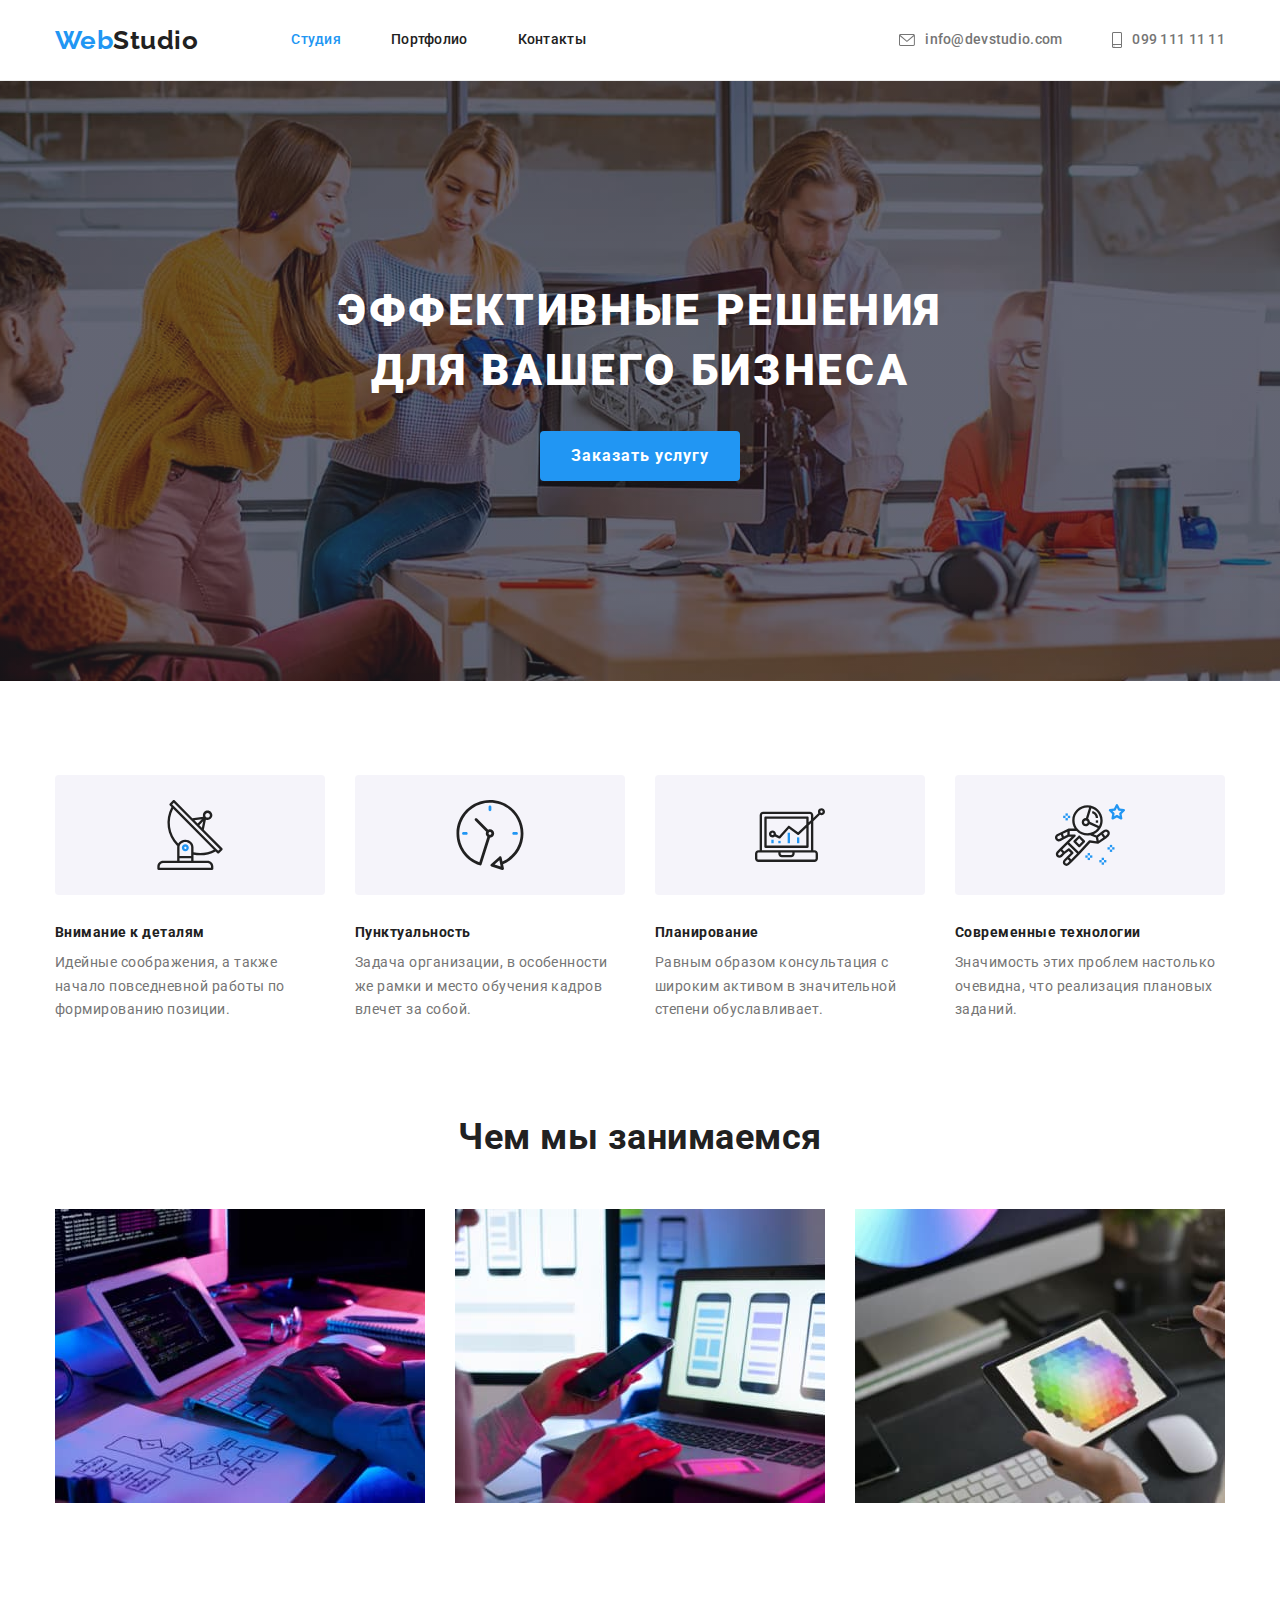
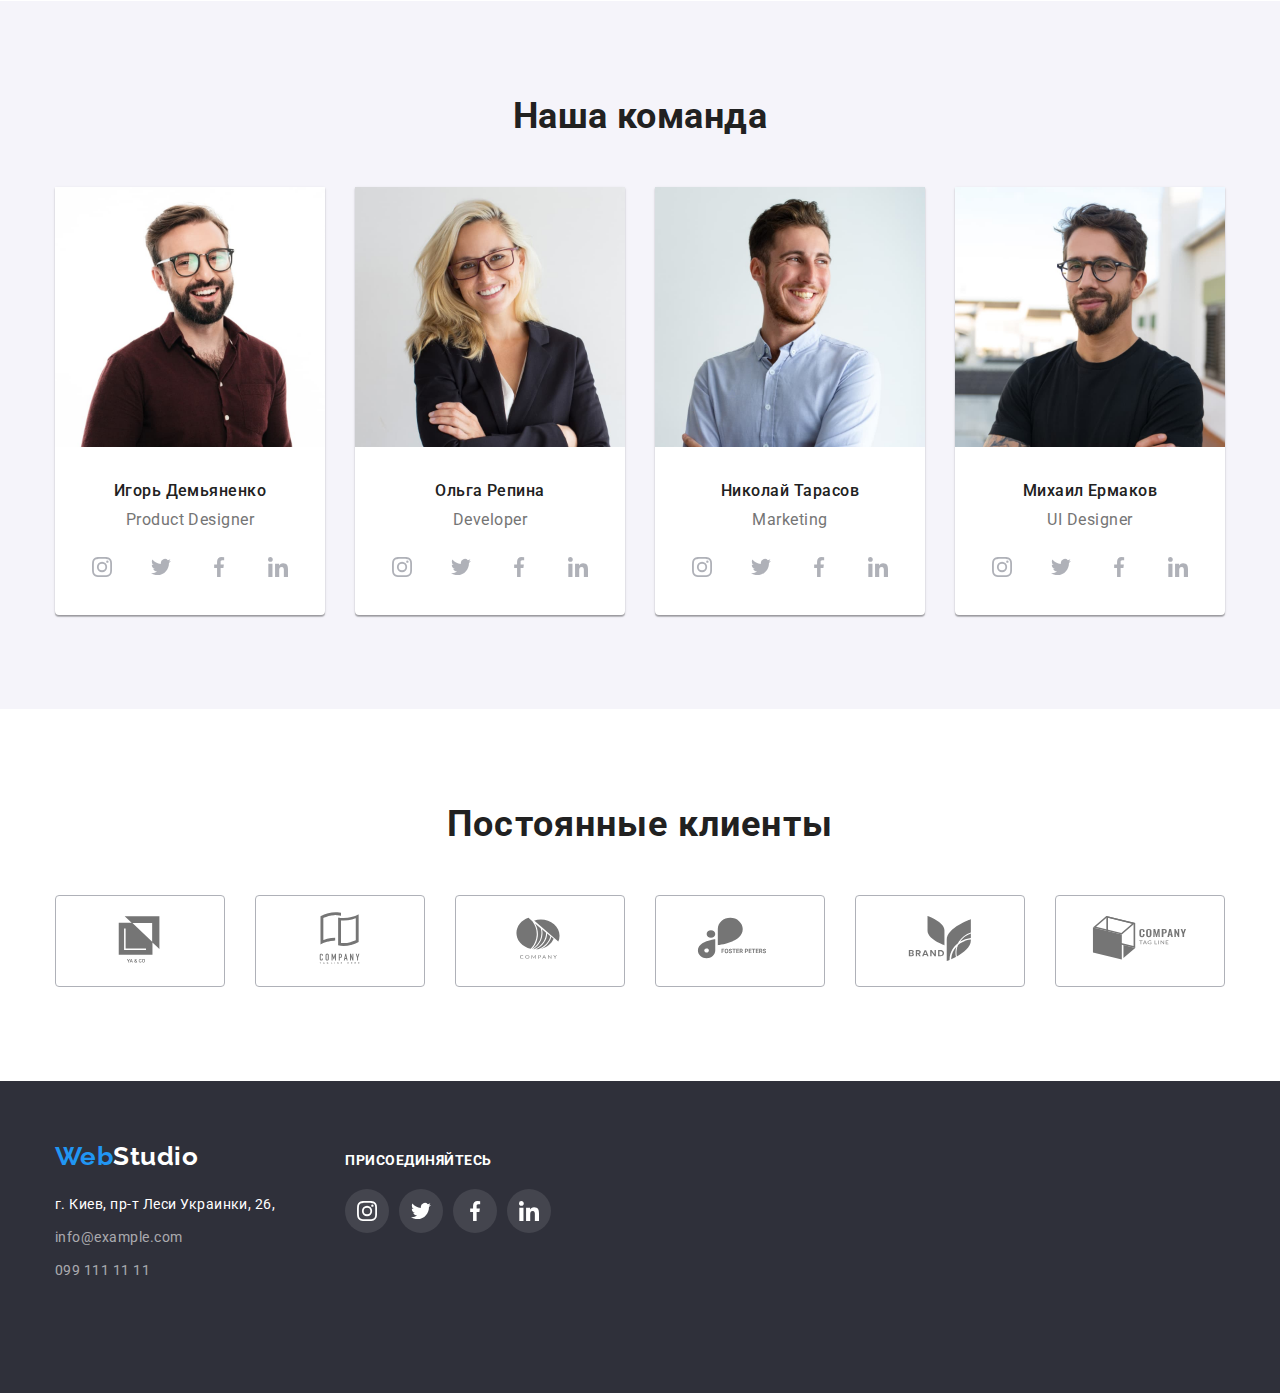
==== commit 1fdc6fde: "HomeWork04repaired2" ====
--- a/index.html
+++ b/index.html
@@ -30,7 +30,7 @@
             <li class="item">
               <a class="link" href="mailto:info&#64;devstudio.com">
                 <svg class="mail" width="16" height="12">
-                  <use href="./images/sprite.svg#icon-iconmail"></use>
+                  <use href="./images/icons.svg#icon-iconmail"></use>
                 </svg>
                 info&#64;devstudio.com</a
               >
@@ -38,7 +38,7 @@
             <li class="item">
               <a class="link" href="tel:0991111111"
                 ><svg class="tel" width="10" height="16">
-                  <use href="./images/sprite.svg#icon-smartphone"></use></svg
+                  <use href="./images/icons.svg#icon-smartphone"></use></svg
                 >099 111 11 11</a
               >
             </li>
@@ -134,26 +134,26 @@
                     <li class="soclink">
                       <a href="https://www.instagram.com/">
                         <svg width="20" height="20">
-                          <use href="./images/sprite.svg#icon-instagram"></use>
+                          <use href="./images/icons.svg#icon-instagram"></use>
                         </svg>
                       </a>
                     </li>
                     <li class="soclink">
                       <a href="https://www.twitter.com"
                         ><svg width="20" height="20">
-                          <use href="./images/sprite.svg#icon-twitter"></use></svg
+                          <use href="./images/icons.svg#icon-twitter"></use></svg
                       ></a>
                     </li>
                     <li class="soclink">
                       <a href="https://www.facebook.com"
                         ><svg width="20" height="20">
-                          <use href="./images/sprite.svg#icon-facebook"></use></svg
+                          <use href="./images/icons.svg#icon-facebook"></use></svg
                       ></a>
                     </li>
                     <li class="soclink">
                       <a href="https://www.linkedIn.com"
                         ><svg width="20" height="20">
-                          <use href="./images/sprite.svg#icon-linkedin"></use></svg
+                          <use href="./images/icons.svg#icon-linkedin"></use></svg
                       ></a>
                     </li>
                   </ul>
@@ -177,26 +177,26 @@
                     <li class="soclink">
                       <a href="https://www.instagram.com/">
                         <svg width="20" height="20">
-                          <use href="./images/sprite.svg#icon-instagram"></use>
+                          <use href="./images/icons.svg#icon-instagram"></use>
                         </svg>
                       </a>
                     </li>
                     <li class="soclink">
                       <a href="https://www.twitter.com"
                         ><svg width="20" height="20">
-                          <use href="./images/sprite.svg#icon-twitter"></use></svg
+                          <use href="./images/icons.svg#icon-twitter"></use></svg
                       ></a>
                     </li>
                     <li class="soclink">
                       <a href="https://www.facebook.com"
                         ><svg width="20" height="20">
-                          <use href="./images/sprite.svg#icon-facebook"></use></svg
+                          <use href="./images/icons.svg#icon-facebook"></use></svg
                       ></a>
                     </li>
                     <li class="soclink">
                       <a href="https://www.linkedIn.com"
                         ><svg width="20" height="20">
-                          <use href="./images/sprite.svg#icon-linkedin"></use></svg
+                          <use href="./images/icons.svg#icon-linkedin"></use></svg
                       ></a>
                     </li>
                   </ul>
@@ -220,26 +220,26 @@
                     <li class="soclink">
                       <a href="https://www.instagram.com/">
                         <svg width="20" height="20">
-                          <use href="./images/sprite.svg#icon-instagram"></use>
+                          <use href="./images/icons.svg#icon-instagram"></use>
                         </svg>
                       </a>
                     </li>
                     <li class="soclink">
                       <a href="https://www.twitter.com"
                         ><svg width="20" height="20">
-                          <use href="./images/sprite.svg#icon-twitter"></use></svg
+                          <use href="./images/icons.svg#icon-twitter"></use></svg
                       ></a>
                     </li>
                     <li class="soclink">
                       <a href="https://www.facebook.com"
                         ><svg width="20" height="20">
-                          <use href="./images/sprite.svg#icon-facebook"></use></svg
+                          <use href="./images/icons.svg#icon-facebook"></use></svg
                       ></a>
                     </li>
                     <li class="soclink">
                       <a href="https://www.linkedIn.com"
                         ><svg width="20" height="20">
-                          <use href="./images/sprite.svg#icon-linkedin"></use></svg
+                          <use href="./images/icons.svg#icon-linkedin"></use></svg
                       ></a>
                     </li>
                   </ul>
@@ -263,26 +263,26 @@
                     <li class="soclink">
                       <a href="https://www.instagram.com/">
                         <svg width="20" height="20">
-                          <use href="./images/sprite.svg#icon-instagram"></use>
+                          <use href="./images/icons.svg#icon-instagram"></use>
                         </svg>
                       </a>
                     </li>
                     <li class="soclink">
                       <a href="https://www.twitter.com"
                         ><svg width="20" height="20">
-                          <use href="./images/sprite.svg#icon-twitter"></use></svg
+                          <use href="./images/icons.svg#icon-twitter"></use></svg
                       ></a>
                     </li>
                     <li class="soclink">
                       <a href="https://www.facebook.com"
                         ><svg width="20" height="20">
-                          <use href="./images/sprite.svg#icon-facebook"></use></svg
+                          <use href="./images/icons.svg#icon-facebook"></use></svg
                       ></a>
                     </li>
                     <li class="soclink">
                       <a href="https://www.linkedIn.com"
                         ><svg width="20" height="20">
-                          <use href="./images/sprite.svg#icon-linkedin"></use></svg
+                          <use href="./images/icons.svg#icon-linkedin"></use></svg
                       ></a>
                     </li>
                   </ul>
@@ -299,42 +299,42 @@
             <li class="item">
               <a href="">
                 <svg class="clients-logo">
-                  <use href="./images/sprite.svg#icon-yaco"></use>
-                </svg>
-              </a>
-            </li>
-            <li class="item">
-              <a href=""
-                ><svg class="clients-logo">
-                  <use href="./images/sprite.svg#icon-company"></use>
-                </svg>
-              </a>
-            </li>
-            <li class="item">
-              <a href=""
-                ><svg class="clients-logo">
-                  <use href="./images/sprite.svg#icon-third"></use>
-                </svg>
-              </a>
-            </li>
-            <li class="item">
-              <a href=""
-                ><svg class="clients-logo">
-                  <use href="./images/sprite.svg#icon-foster"></use>
-                </svg>
-              </a>
-            </li>
-            <li class="item">
-              <a href=""
-                ><svg class="clients-logo">
-                  <use href="./images/sprite.svg#icon-brand"></use>
-                </svg>
-              </a>
-            </li>
-            <li class="item">
-              <a href=""
-                ><svg class="clients-logo">
-                  <use href="./images/sprite.svg#icon-tag"></use>
+                  <use href="./images/icons.svg#icon-yaco"></use>
+                </svg>
+              </a>
+            </li>
+            <li class="item">
+              <a href=""
+                ><svg class="clients-logo">
+                  <use href="./images/icons.svg#icon-company"></use>
+                </svg>
+              </a>
+            </li>
+            <li class="item">
+              <a href=""
+                ><svg class="clients-logo">
+                  <use href="./images/icons.svg#icon-third"></use>
+                </svg>
+              </a>
+            </li>
+            <li class="item">
+              <a href=""
+                ><svg class="clients-logo">
+                  <use href="./images/icons.svg#icon-foster"></use>
+                </svg>
+              </a>
+            </li>
+            <li class="item">
+              <a href=""
+                ><svg class="clients-logo">
+                  <use href="./images/icons.svg#icon-brand"></use>
+                </svg>
+              </a>
+            </li>
+            <li class="item">
+              <a href=""
+                ><svg class="clients-logo">
+                  <use href="./images/icons.svg#icon-tag"></use>
                 </svg>
               </a>
             </li>
@@ -363,26 +363,26 @@
             <li class="soclink">
               <a href="https://www.instagram.com/">
                 <svg width="20" height="20">
-                  <use href="./images/sprite.svg#icon-instagram"></use>
+                  <use href="./images/icons.svg#icon-instagram"></use>
                 </svg>
               </a>
             </li>
             <li class="soclink">
               <a href="https://www.twitter.com"
                 ><svg width="20" height="20">
-                  <use href="./images/sprite.svg#icon-twitter"></use></svg
+                  <use href="./images/icons.svg#icon-twitter"></use></svg
               ></a>
             </li>
             <li class="soclink">
               <a href="https://www.facebook.com"
                 ><svg width="20" height="20">
-                  <use href="./images/sprite.svg#icon-facebook"></use></svg
+                  <use href="./images/icons.svg#icon-facebook"></use></svg
               ></a>
             </li>
             <li class="soclink">
               <a href="https://www.linkedIn.com"
                 ><svg width="20" height="20">
-                  <use href="./images/sprite.svg#icon-linkedin"></use></svg
+                  <use href="./images/icons.svg#icon-linkedin"></use></svg
               ></a>
             </li>
           </ul>
--- a/css/styles.css
+++ b/css/styles.css
@@ -150,7 +150,7 @@
     background-size: cover;
     background-position: center;
     max-width: 1600px;
-    height: 600px;
+    
     
    color: #FFFFFF;
     text-align: center;
@@ -373,15 +373,14 @@
     fill: currentColor;
     /*fill: #AFB1B8;*/
 }
-.clients-logo:hover,
-.clients-logo:focus {
-    fill: var(--accent-color);
-}
+
 
 
 .clients .item:hover,
 .clients .item:focus {
     border: 1px solid var(--accent-color);
+    color: var(--accent-color);
+    fill: var(--accent-color);
 
 }
 
